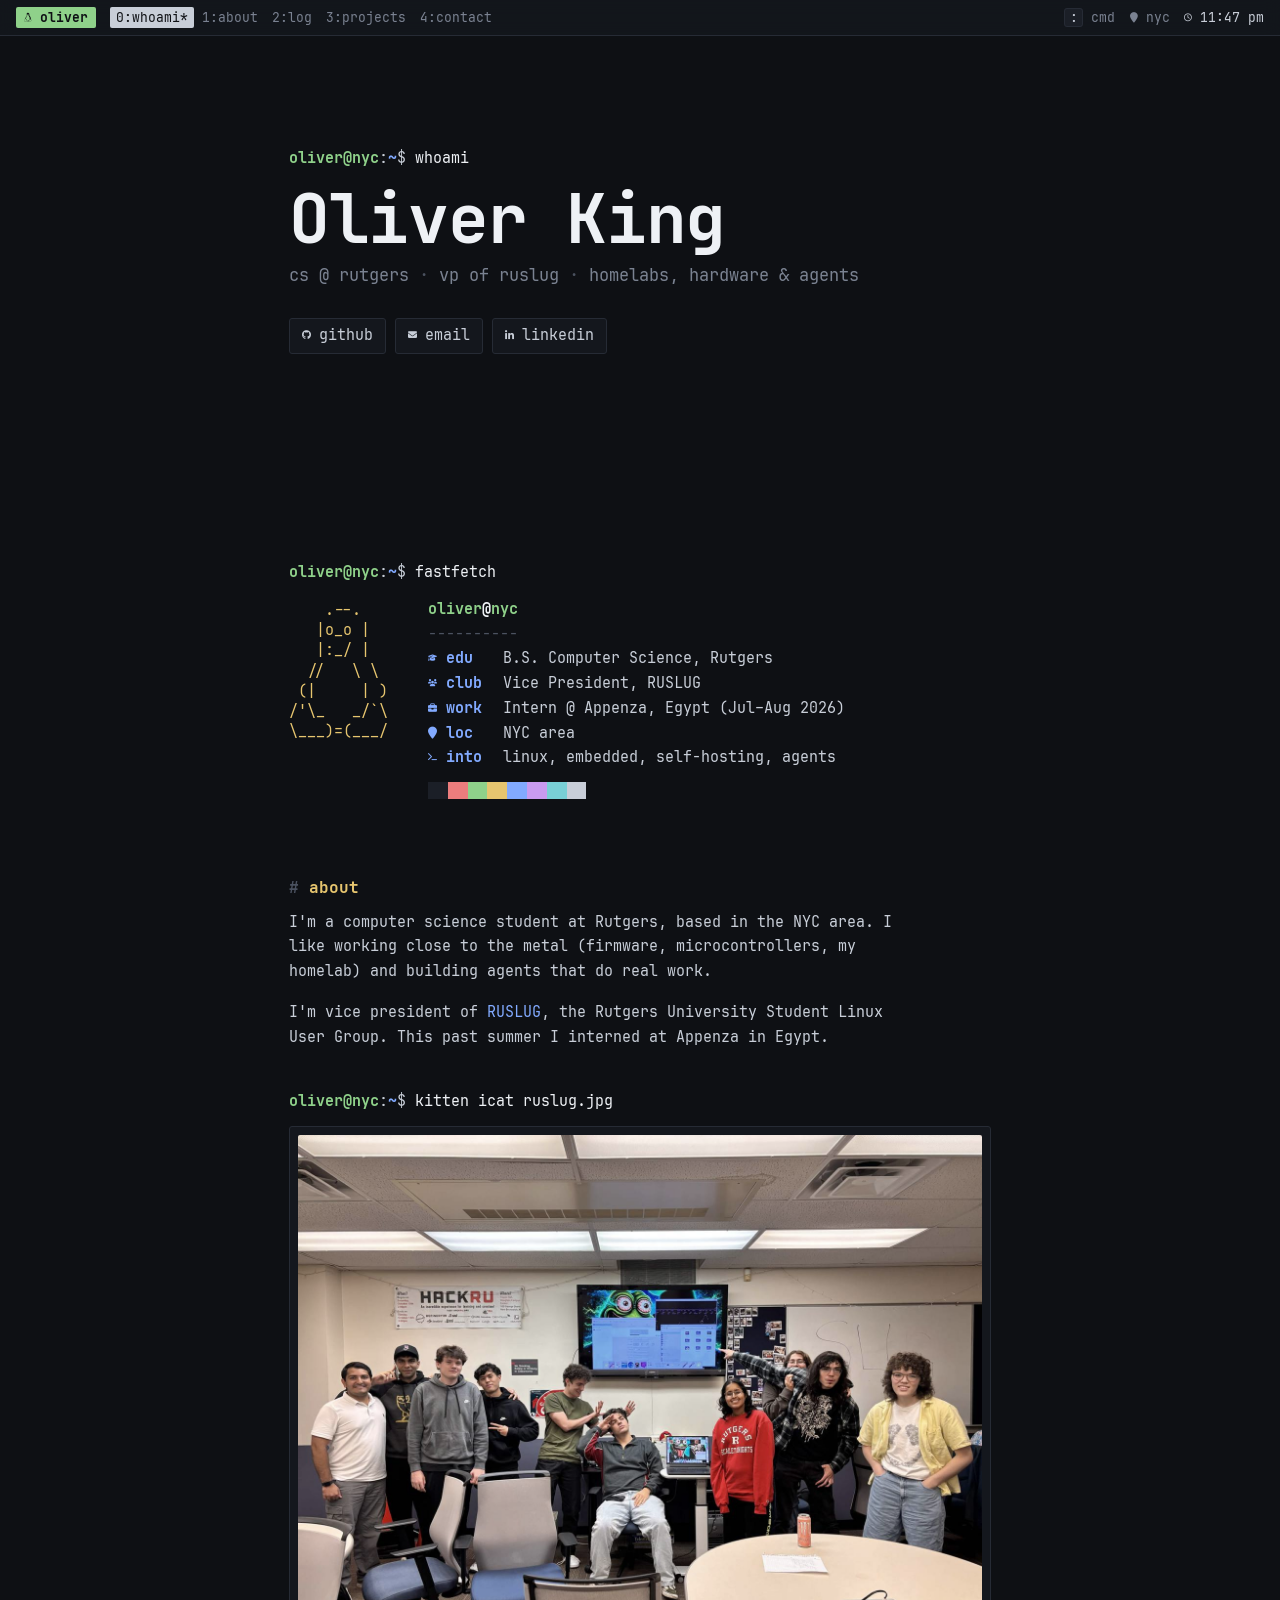
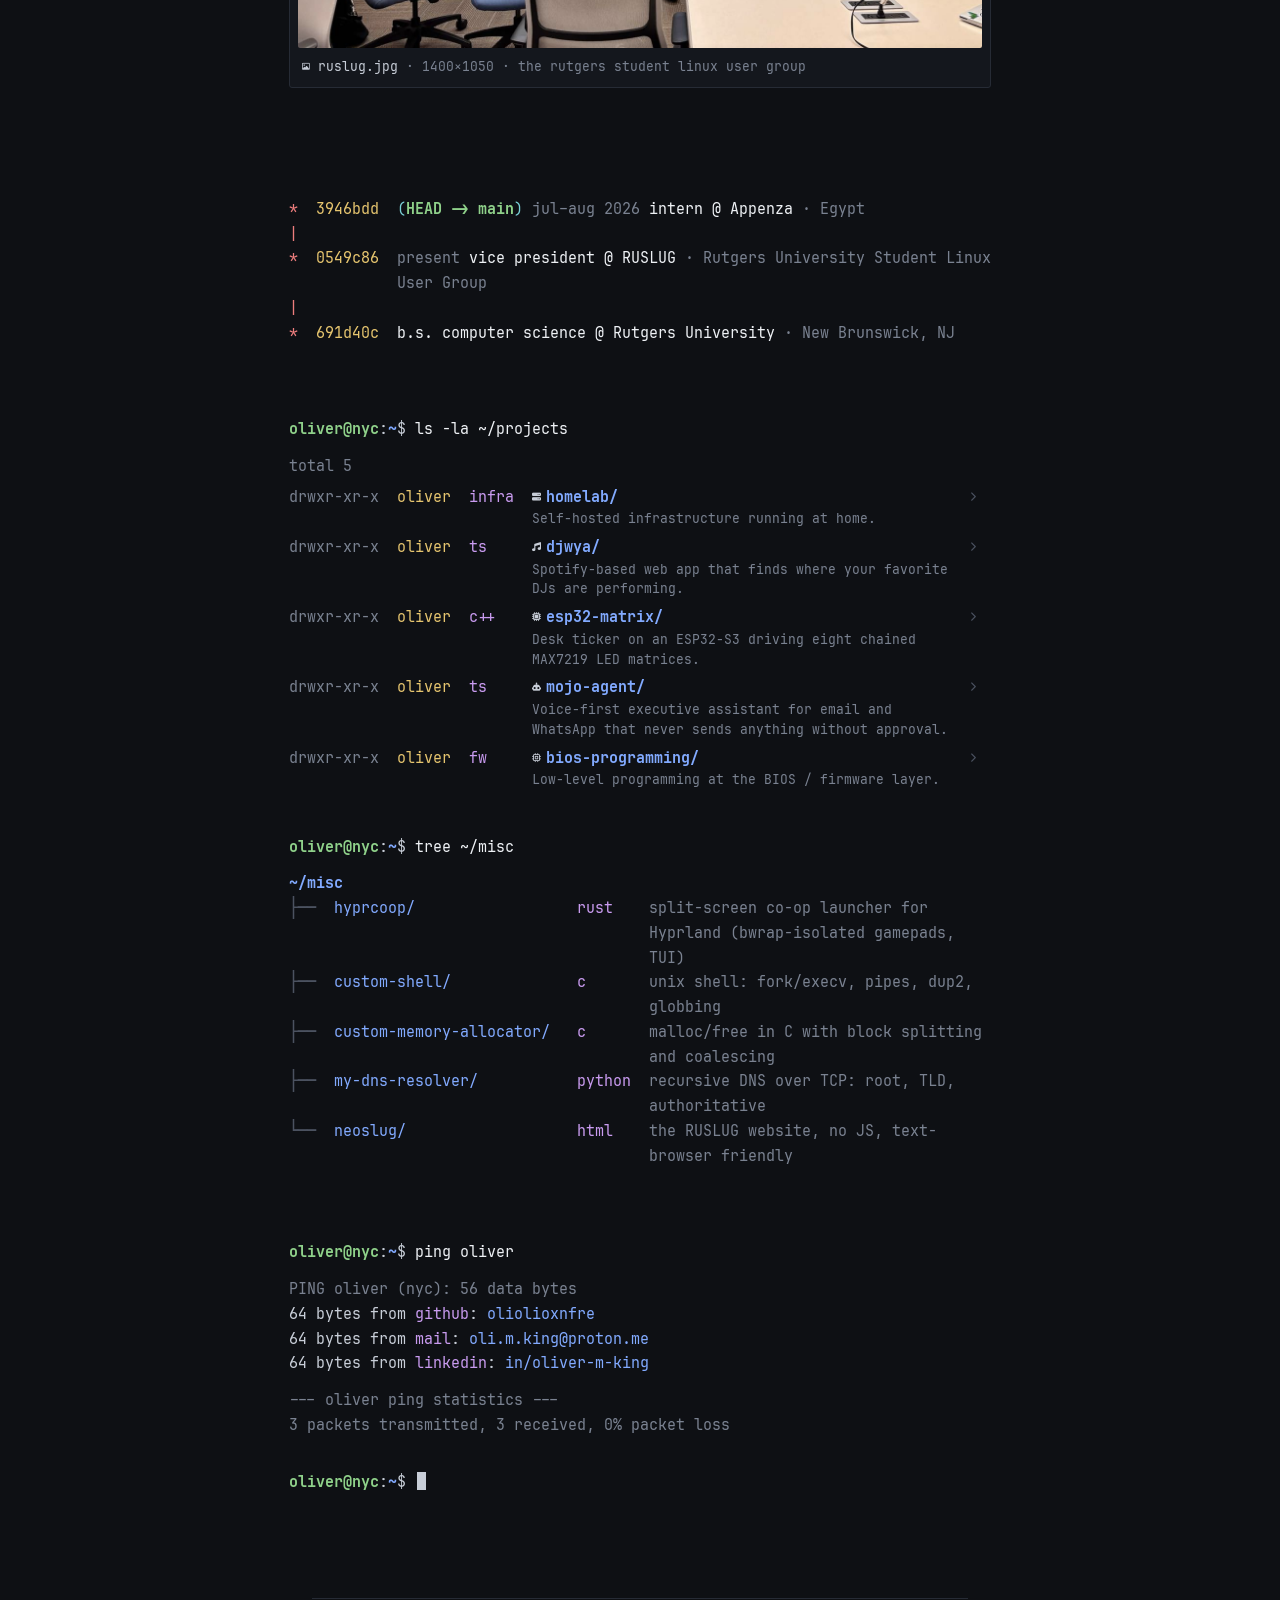
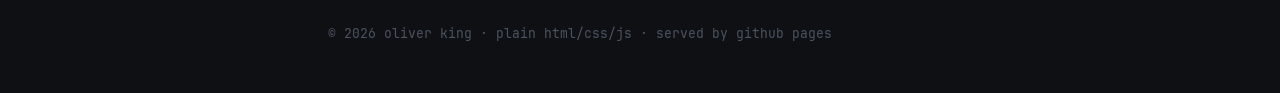
==== index.html @ 8a40b030 "first commit" ====
<!doctype html>
<html lang="en">
<head>
  <meta charset="utf-8">
  <meta name="viewport" content="width=device-width, initial-scale=1">
  <title>Oliver King</title>
  <meta name="description" content="Oliver King: computer science at Rutgers, VP of RUSLUG, and builder of homelabs, embedded hardware, and AI agents. Based in the NYC area.">
  <meta name="theme-color" content="#0e1014">
  <meta property="og:title" content="Oliver King">
  <meta property="og:description" content="CS @ Rutgers · VP of RUSLUG · homelabs, embedded hardware, and agents.">
  <meta property="og:type" content="website">
  <meta property="og:image" content="assets/img/ruslug.jpg">
  <link rel="icon" href="favicon.svg" type="image/svg+xml">
  <link rel="preload" href="assets/fonts/JetBrainsMonoNF-Regular.woff2" as="font" type="font/woff2" crossorigin>
  <link rel="stylesheet" href="css/style.css">
  <script>(function (d) { d.classList.add("js"); try { if (!matchMedia("(prefers-reduced-motion: reduce)").matches && sessionStorage.getItem("typed") !== "1") d.classList.add("will-type"); } catch (e) {} })(document.documentElement)</script>
  <script type="module" src="js/main.js"></script>
</head>
<body>
  <a class="skip" href="#main">skip to content</a>

  <header class="bar" role="banner">
    <div class="bar-left">
      <span class="seg seg-session" aria-hidden="true"><span class="nf" aria-hidden="true">&#xf31a;</span><span class="label"> oliver</span></span>
      <nav class="windows" aria-label="Sections">
        <a href="#top" data-win="top"><span class="n">0:</span>whoami</a>
        <a href="#about" data-win="about"><span class="n">1:</span>about</a>
        <a href="#log" data-win="log"><span class="n">2:</span>log</a>
        <a href="#projects" data-win="projects"><span class="n">3:</span>projects</a>
        <a href="#contact" data-win="contact"><span class="n">4:</span>contact</a>
      </nav>
    </div>
    <div class="bar-right">
      <span class="hint" aria-hidden="true"><kbd>:</kbd> cmd</span>
      <span class="seg seg-loc"><span class="nf" aria-hidden="true">&#xf041;</span> nyc</span>
      <span class="seg seg-clock"><span class="nf" aria-hidden="true">&#xf017;</span> <time id="clock">--:--</time></span>
    </div>
  </header>

  <main id="main">
    <!-- whoami -->
    <section id="top" class="block hero" aria-labelledby="name">
      <p class="prompt"><span class="ps1">oliver@nyc</span>:<span class="path">~</span>$ <span class="cmd" id="hero-cmd">whoami</span><span class="cursor hero-cursor" aria-hidden="true"></span></p>
      <div class="out hero-out">
        <h1 id="name">Oliver King</h1>
        <p class="tagline">cs @ rutgers <span class="sep">·</span> vp of ruslug <span class="sep">·</span> homelabs, hardware &amp; agents</p>
        <ul class="links" id="hero-links">
          <li><a href="https://github.com/oliolioxnfre"><span class="nf" aria-hidden="true">&#xf09b;</span> github</a></li>
          <li><a href="mailto:oli.m.king@proton.me"><span class="nf" aria-hidden="true">&#xf0e0;</span> email</a></li>
          <li><a href="https://www.linkedin.com/in/oliver-m-king"><span class="nf" aria-hidden="true">&#xf0e1;</span> linkedin</a></li>
        </ul>
      </div>
    </section>

    <!-- about -->
    <section id="about" class="block" aria-labelledby="about-h">
      <p class="prompt"><span class="ps1">oliver@nyc</span>:<span class="path">~</span>$ <span class="cmd">fastfetch</span></p>
      <div class="out fetch">
<pre class="tux" aria-hidden="true">    .--.
   |o_o |
   |:_/ |
  //   \ \
 (|     | )
/'\_   _/`\
\___)=(___/</pre>
        <dl class="fetch-info">
          <div class="fetch-title"><span class="g">oliver</span>@<span class="g">nyc</span></div>
          <div class="fetch-rule" aria-hidden="true">----------</div>
          <div><dt><span class="nf" aria-hidden="true">&#xf19d;</span> edu</dt><dd>B.S. Computer Science, Rutgers</dd></div>
          <div><dt><span class="nf" aria-hidden="true">&#xf0c0;</span> club</dt><dd>Vice President, RUSLUG</dd></div>
          <div><dt><span class="nf" aria-hidden="true">&#xf0b1;</span> work</dt><dd>Intern @ Appenza, Egypt (Jul–Aug 2026)</dd></div>
          <div><dt><span class="nf" aria-hidden="true">&#xf041;</span> loc</dt><dd>NYC area</dd></div>
          <div><dt><span class="nf" aria-hidden="true">&#xf120;</span> into</dt><dd>linux, embedded, self-hosting, agents</dd></div>
          <div class="swatches" aria-hidden="true"><i></i><i></i><i></i><i></i><i></i><i></i><i></i><i></i></div>
        </dl>
      </div>

      <p class="prompt"><span class="ps1">oliver@nyc</span>:<span class="path">~</span>$ <span class="cmd">cat about.md</span></p>
      <div class="out md">
        <h2 id="about-h">about</h2>
        <p>I'm a computer science student at Rutgers, based in the NYC area. I like working close to the metal (firmware, microcontrollers, my homelab) and building agents that do real work.</p>
        <p>I'm vice president of <a href="https://ruslug.org">RUSLUG</a>, the Rutgers University Student Linux User Group. This past summer I interned at Appenza in Egypt.</p>
      </div>

      <p class="prompt"><span class="ps1">oliver@nyc</span>:<span class="path">~</span>$ <span class="cmd">kitten icat ruslug.jpg</span></p>
      <figure class="out shot">
        <img src="assets/img/ruslug.jpg" width="1400" height="1050" loading="lazy" decoding="async"
             alt="RUSLUG members posing and goofing around in a Rutgers classroom in front of a wall-mounted screen showing a Linux desktop, with a HackRU banner on the wall.">
        <figcaption><span class="nf" aria-hidden="true">&#xf03e;</span> ruslug.jpg <span class="dim">· 1400×1050 · the rutgers student linux user group</span></figcaption>
      </figure>
    </section>

    <!-- experience -->
    <section id="log" class="block" aria-labelledby="log-h">
      <p class="prompt"><span class="ps1">oliver@nyc</span>:<span class="path">~</span>$ <span class="cmd">git log --oneline --graph career</span></p>
      <h2 id="log-h" class="sr-only">Experience</h2>
      <ol class="out gitlog" id="gitlog"></ol>
    </section>

    <!-- projects -->
    <section id="projects" class="block" aria-labelledby="projects-h">
      <p class="prompt"><span class="ps1">oliver@nyc</span>:<span class="path">~</span>$ <span class="cmd">ls -la ~/projects</span></p>
      <h2 id="projects-h" class="sr-only">Projects</h2>
      <div class="out">
        <p class="dim ls-total">total <span id="proj-count">5</span></p>
        <ul class="ls" id="projects-list"></ul>
        <noscript><p>Projects are listed on <a href="https://github.com/oliolioxnfre">GitHub</a>.</p></noscript>
      </div>

      <p class="prompt"><span class="ps1">oliver@nyc</span>:<span class="path">~</span>$ <span class="cmd">tree ~/misc</span></p>
      <div class="out">
        <p class="tree-root">~/misc</p>
        <ul class="tree" id="misc-list"></ul>
      </div>
    </section>

    <!-- contact -->
    <section id="contact" class="block" aria-labelledby="contact-h">
      <p class="prompt"><span class="ps1">oliver@nyc</span>:<span class="path">~</span>$ <span class="cmd">ping oliver</span></p>
      <h2 id="contact-h" class="sr-only">Contact</h2>
      <div class="out ping">
        <p class="dim">PING oliver (nyc): 56 data bytes</p>
        <ul id="ping-list">
          <li>64 bytes from <span class="k">github</span>: <a href="https://github.com/oliolioxnfre">oliolioxnfre</a></li>
          <li>64 bytes from <span class="k">mail</span>: <a href="mailto:oli.m.king@proton.me">oli.m.king@proton.me</a></li>
          <li>64 bytes from <span class="k">linkedin</span>: <a href="https://www.linkedin.com/in/oliver-m-king">in/oliver-m-king</a></li>
        </ul>
        <p class="dim">--- oliver ping statistics ---<br>3 packets transmitted, 3 received, 0% packet loss</p>
      </div>

      <p class="prompt last"><span class="ps1">oliver@nyc</span>:<span class="path">~</span>$ <span class="cursor" aria-hidden="true"></span></p>
    </section>
  </main>

  <footer class="foot">
    <p>© <span id="year">2026</span> oliver king <span class="sep">·</span> plain html/css/js <span class="sep">·</span> served by github pages</p>
  </footer>

  <form class="cmdline" id="cmdline" hidden autocomplete="off">
    <label for="cmd-input" class="sr-only">Command</label>
    <span aria-hidden="true">:</span><input id="cmd-input" spellcheck="false" autocapitalize="off">
    <output id="cmd-msg" aria-live="polite"></output>
  </form>
</body>
</html>
---- css/style.css ----
@font-face {
  font-family: "JBM NF";
  src: url("../assets/fonts/JetBrainsMonoNF-Regular.woff2") format("woff2");
  font-weight: 400;
  font-display: swap;
}
@font-face {
  font-family: "JBM NF";
  src: url("../assets/fonts/JetBrainsMonoNF-Bold.woff2") format("woff2");
  font-weight: 700;
  font-display: swap;
}

:root {
  --bg: #0e1014;
  --bg-2: #14171d;
  --bg-3: #1b1f27;
  --line: #262b35;
  --fg: #c8ced8;
  --fg-hi: #eef1f5;
  --muted: #7a8291;
  --dim: #4b5260;
  --green: #8fd18a;
  --amber: #e6c56f;
  --blue: #82aaff;
  --magenta: #c99bf0;
  --red: #ec7d7d;
  --cyan: #79d0d6;

  --mono: "JBM NF", ui-monospace, "SF Mono", Menlo, Consolas, monospace;
  --col: 78ch;
  --gutter: 16px;
  --ease: cubic-bezier(.2, .7, .2, 1);
  color-scheme: dark;
}

*, *::before, *::after { box-sizing: border-box; }
html { scroll-behavior: smooth; scroll-padding-top: 3.25rem; -webkit-text-size-adjust: 100%; }
body {
  margin: 0;
  background: var(--bg);
  color: var(--fg);
  font: 15px/1.65 var(--mono);
  font-variant-ligatures: contextual;
  -webkit-font-smoothing: antialiased;
}
::selection { background: var(--green); color: var(--bg); }

a { color: var(--blue); text-decoration: none; background-image: linear-gradient(currentColor, currentColor);
    background-size: 0 1px; background-position: 0 100%; background-repeat: no-repeat;
    transition: background-size .25s var(--ease), color .15s; }
a:hover { background-size: 100% 1px; color: var(--fg-hi); }
:focus-visible { outline: 1px dashed var(--amber); outline-offset: 3px; }

.nf { font-family: var(--mono); display: inline-block; min-width: 1ch; }
.dim { color: var(--muted); }
.sep { color: var(--dim); }
.g { color: var(--green); }
.k { color: var(--magenta); }
.sr-only { position: absolute; width: 1px; height: 1px; overflow: hidden; clip-path: inset(50%); white-space: nowrap; }
.skip { position: absolute; left: -999px; top: 0; background: var(--amber); color: var(--bg); padding: .25rem .5rem; z-index: 10; }
.skip:focus { left: var(--gutter); }
kbd { font: inherit; color: var(--fg); background: var(--bg-3); border: 1px solid var(--line); border-radius: 3px; padding: 0 .35em; }

/* ── status bar (tmux) ─────────────────────────────────────────── */
.bar {
  position: sticky; top: 0; z-index: 5;
  display: flex; justify-content: space-between; align-items: center; gap: 1rem;
  height: 2.25rem; padding: 0 var(--gutter);
  background: color-mix(in srgb, var(--bg-2) 88%, transparent);
  backdrop-filter: blur(8px);
  border-bottom: 1px solid var(--line);
  font-size: 13px; white-space: nowrap;
}
.bar-left, .bar-right { display: flex; align-items: center; gap: .9rem; min-width: 0; }
.seg-session { background: var(--green); color: var(--bg); font-weight: 700; padding: 0 .6em; border-radius: 2px; }
.windows { display: flex; gap: .15rem; overflow-x: auto; scrollbar-width: none; }
.windows::-webkit-scrollbar { display: none; }
.windows a { color: var(--muted); padding: 0 .45em; background: none; border-radius: 2px; transition: color .2s, background-color .2s; }
.windows a:hover { color: var(--fg-hi); }
.windows a[aria-current="true"] { color: var(--bg); background: var(--fg); }
.windows a[aria-current="true"]::after { content: "*"; }
.hint, .seg-loc, .seg-clock { color: var(--muted); }
.seg-clock { color: var(--fg); }

/* ── layout ────────────────────────────────────────────────────── */
main { max-width: calc(var(--col) + 2 * var(--gutter)); margin: 0 auto; padding: 3.5rem var(--gutter) 2rem; }
.block { margin-bottom: 4.5rem; }
.block > * + .prompt { margin-top: 2.5rem; }

.prompt { margin: 0 0 .75rem; color: var(--fg); overflow-wrap: anywhere; }
.ps1 { color: var(--green); font-weight: 700; }
.path { color: var(--blue); font-weight: 700; }
.cmd { color: var(--fg-hi); }
.out { margin: 0; padding-left: 0; }

.cursor {
  display: inline-block; width: .6em; height: 1.15em; margin-left: .15em;
  vertical-align: -.2em; background: var(--fg);
  animation: blink 1.1s steps(1) infinite;
}
@keyframes blink { 50% { opacity: 0; } }

/* ── hero ──────────────────────────────────────────────────────── */
.hero { padding-top: 6vh; min-height: 44vh; }
.hero-cursor { display: none; }
.typing .hero-cursor { display: inline-block; animation: none; }
h1 {
  margin: .25rem 0 .5rem; color: var(--fg-hi);
  font-size: clamp(2.4rem, 9vw, 4.25rem); line-height: 1.05; letter-spacing: -.02em; font-weight: 700;
}
.tagline { margin: 0 0 1.75rem; color: var(--muted); font-size: 1.05rem; }
.links { list-style: none; display: flex; flex-wrap: wrap; gap: .6rem; margin: 0; padding: 0; }
.links a {
  display: inline-flex; align-items: center; gap: .5em;
  padding: .3em .8em; border: 1px solid var(--line); border-radius: 3px;
  color: var(--fg); background: var(--bg-2);
  transition: border-color .2s, color .2s, background-color .2s, transform .2s var(--ease);
}
.links a:hover { border-color: var(--green); color: var(--green); transform: translateY(-1px); }

/* ── fastfetch ─────────────────────────────────────────────────── */
.fetch { display: flex; gap: 2.5rem; align-items: flex-start; flex-wrap: wrap; }
.tux { margin: .2rem 0 0; color: var(--amber); font: inherit; line-height: 1.35; }
.fetch-info { margin: 0; min-width: 0; flex: 1 1 22rem; }
.fetch-info > div { display: flex; gap: .75rem; }
.fetch-info > .fetch-title, .fetch-info > .fetch-rule { display: block; }
.fetch-title { font-weight: 700; color: var(--fg-hi); }
.fetch-rule { color: var(--dim); }
.fetch-info dt { color: var(--blue); font-weight: 700; flex: 0 0 7ch; }
.fetch-info dd { margin: 0; }
.swatches { margin-top: .75rem; gap: 0 !important; }
.swatches i { width: 2.2ch; height: 1.1em; }
.swatches i:nth-child(1) { background: var(--bg-3); }
.swatches i:nth-child(2) { background: var(--red); }
.swatches i:nth-child(3) { background: var(--green); }
.swatches i:nth-child(4) { background: var(--amber); }
.swatches i:nth-child(5) { background: var(--blue); }
.swatches i:nth-child(6) { background: var(--magenta); }
.swatches i:nth-child(7) { background: var(--cyan); }
.swatches i:nth-child(8) { background: var(--fg); }

/* ── markdown-ish output ───────────────────────────────────────── */
.md h2 { margin: 0 0 .5rem; font-size: 1rem; color: var(--amber); }
.md h2::before { content: "# "; color: var(--dim); }
.md p { margin: 0 0 1rem; max-width: 70ch; }

.shot { margin: 0; border: 1px solid var(--line); background: var(--bg-2); padding: .5rem; border-radius: 3px; }
.shot img { display: block; width: 100%; height: auto; border-radius: 2px; filter: saturate(.85); transition: filter .4s; }
.shot:hover img { filter: none; }
.shot figcaption { padding: .5rem .25rem .1rem; font-size: 13px; color: var(--fg); }

/* ── git log ───────────────────────────────────────────────────── */
.gitlog { list-style: none; }
.gitlog li { display: grid; grid-template-columns: 2ch 8ch 1fr; column-gap: 1ch; }
.gitlog .graph { color: var(--red); }
.gitlog .hash { color: var(--amber); }
.gitlog .ref { color: var(--cyan); }
.gitlog .ref b { color: var(--green); }
.gitlog .when { color: var(--muted); }
.gitlog .what { color: var(--fg-hi); }
.gitlog .note { color: var(--muted); }
.gitlog .pipe { color: var(--red); }

/* ── ls -la projects ───────────────────────────────────────────── */
.ls-total { margin: 0 0 .25rem; }
.ls { list-style: none; margin: 0; padding: 0; }
.ls-row {
  all: unset; box-sizing: border-box; cursor: pointer; width: 100%;
  display: grid; grid-template-columns: 11ch 7ch 6ch 1fr 2ch; column-gap: 1ch; align-items: baseline;
  padding: .1rem .4rem; margin: 0 -.4rem; border-radius: 2px;
  transition: background-color .15s, color .15s;
}
.ls-row:hover, .ls-row:focus-visible { background: var(--bg-3); }
.ls-row:focus-visible { outline: 1px dashed var(--amber); outline-offset: 0; }
.ls-row .perm { color: var(--muted); }
.ls-row .own { color: var(--amber); }
.ls-row .lang { color: var(--magenta); }
.ls-row .name { color: var(--blue); font-weight: 700; white-space: nowrap; overflow: hidden; text-overflow: ellipsis; }
.ls-row .name .nf { margin-right: .6ch; color: var(--fg); font-weight: 400; }
.ls-row .chev { color: var(--dim); text-align: right; transition: transform .25s var(--ease), color .2s; }
.ls-row[aria-expanded="true"] { background: var(--bg-3); }
.ls-row[aria-expanded="true"] .chev { transform: rotate(90deg); color: var(--green); }
.ls-row .sum { grid-column: 4 / 5; color: var(--muted); font-size: 13px; line-height: 1.5; padding-bottom: .2rem; }

.readme { display: grid; grid-template-rows: 0fr; transition: grid-template-rows .35s var(--ease); }
.readme > div { overflow: hidden; }
.readme.open { grid-template-rows: 1fr; }
.readme-inner {
  margin: .4rem 0 1rem 2ch; padding: .9rem 1rem; border-left: 2px solid var(--green); background: var(--bg-2);
  opacity: 0; transform: translateY(-4px); transition: opacity .3s .05s, transform .35s var(--ease);
}
.readme.open .readme-inner { opacity: 1; transform: none; }
.readme-inner .rcmd { margin: 0 0 .5rem; color: var(--muted); font-size: 13px; }
.readme-inner h3 { margin: 0 0 .4rem; font-size: 1rem; color: var(--amber); }
.readme-inner h3::before { content: "# "; color: var(--dim); }
.readme-inner p { margin: 0 0 .6rem; }
.readme-inner .wip { color: var(--muted); font-style: italic; }
.tags { display: flex; flex-wrap: wrap; gap: .35rem .5rem; margin: .5rem 0 .25rem; padding: 0; list-style: none; font-size: 13px; }
.tags li { color: var(--cyan); }
.tags li::before { content: "["; color: var(--dim); }
.tags li::after { content: "]"; color: var(--dim); }
.repo { margin: .5rem 0 0; font-size: 13px; }
.repo .lock { color: var(--muted); }

/* ── tree ──────────────────────────────────────────────────────── */
.tree-root { margin: 0; color: var(--blue); font-weight: 700; }
.tree { list-style: none; margin: 0; padding: 0; }
.tree li { display: grid; grid-template-columns: 4ch minmax(0, 26ch) 7ch 1fr; column-gap: 1ch; }
.tree .branch { color: var(--dim); }
.tree .tl { color: var(--magenta); }
.tree .td { color: var(--muted); }

/* ── ping ──────────────────────────────────────────────────────── */
.ping p { margin: 0; }
.ping ul { list-style: none; margin: 0; padding: 0; }
.ping li { overflow-wrap: anywhere; }
.ping .dim:last-child { margin-top: .75rem; }
.prompt.last { margin-top: 2rem; }

.foot { max-width: calc(var(--col) + 2 * var(--gutter)); margin: 0 auto; padding: 1.5rem var(--gutter) 3rem;
        color: var(--dim); font-size: 13px; border-top: 1px solid var(--line); }
.foot p { margin: 0; }

/* ── vim-style command line ────────────────────────────────────── */
.cmdline {
  position: fixed; left: 0; right: 0; bottom: 0; z-index: 6;
  display: flex; align-items: center; gap: .1rem;
  padding: .45rem var(--gutter); background: var(--bg-2); border-top: 1px solid var(--line);
  animation: rise .18s var(--ease);
}
.cmdline[hidden] { display: none; }
.cmdline input { flex: 1; min-width: 0; font: inherit; color: var(--fg-hi); background: none; border: 0; outline: 0; caret-color: var(--green); }
.cmdline output { color: var(--muted); font-size: 13px; white-space: nowrap; overflow: hidden; text-overflow: ellipsis; max-width: 60%; }
.cmdline output.err { color: var(--red); }
@keyframes rise { from { transform: translateY(100%); } }

/* ── reveal on scroll (only when JS is running) ────────────────── */
.js .reveal { opacity: 0; transform: translateY(8px); transition: opacity .6s var(--ease), transform .6s var(--ease); }
.js .reveal.in { opacity: 1; transform: none; }
.js .hero-out { transition: opacity .5s var(--ease), transform .5s var(--ease); }
.will-type .hero-out { opacity: 0; transform: translateY(6px); }
.will-type #hero-cmd { visibility: hidden; }
.will-type .typing #hero-cmd { visibility: visible; }

/* ── small screens ─────────────────────────────────────────────── */
@media (max-width: 720px) {
  body { font-size: 14px; }
  .hint, .seg-loc, .seg-clock, .seg-session .label, .windows .n { display: none; }
  .bar { gap: .6rem; }
  .bar-left { gap: .6rem; }
  .seg-session { padding: 0 .4em; }
  main { padding-top: 2rem; }
  .ls-row { grid-template-columns: 1fr 2ch; }
  .ls-row .perm, .ls-row .own, .ls-row .lang { display: none; }
  .ls-row .sum { grid-column: 1 / 2; }
  .readme-inner { margin-left: 0; }
  .tree li { grid-template-columns: 4ch 1fr; }
  .tree .tl { display: none; }
  .tree .td { grid-column: 2; margin-bottom: .35rem; }
  .gitlog li { grid-template-columns: 2ch 1fr; }
  .gitlog .hash { display: none; }
  .fetch { gap: 1rem; }
  .tux { display: none; }
}

@media (prefers-reduced-motion: reduce) {
  html { scroll-behavior: auto; }
  *, *::before, *::after { animation: none !important; transition: none !important; }
  .js .reveal { opacity: 1; transform: none; }
}
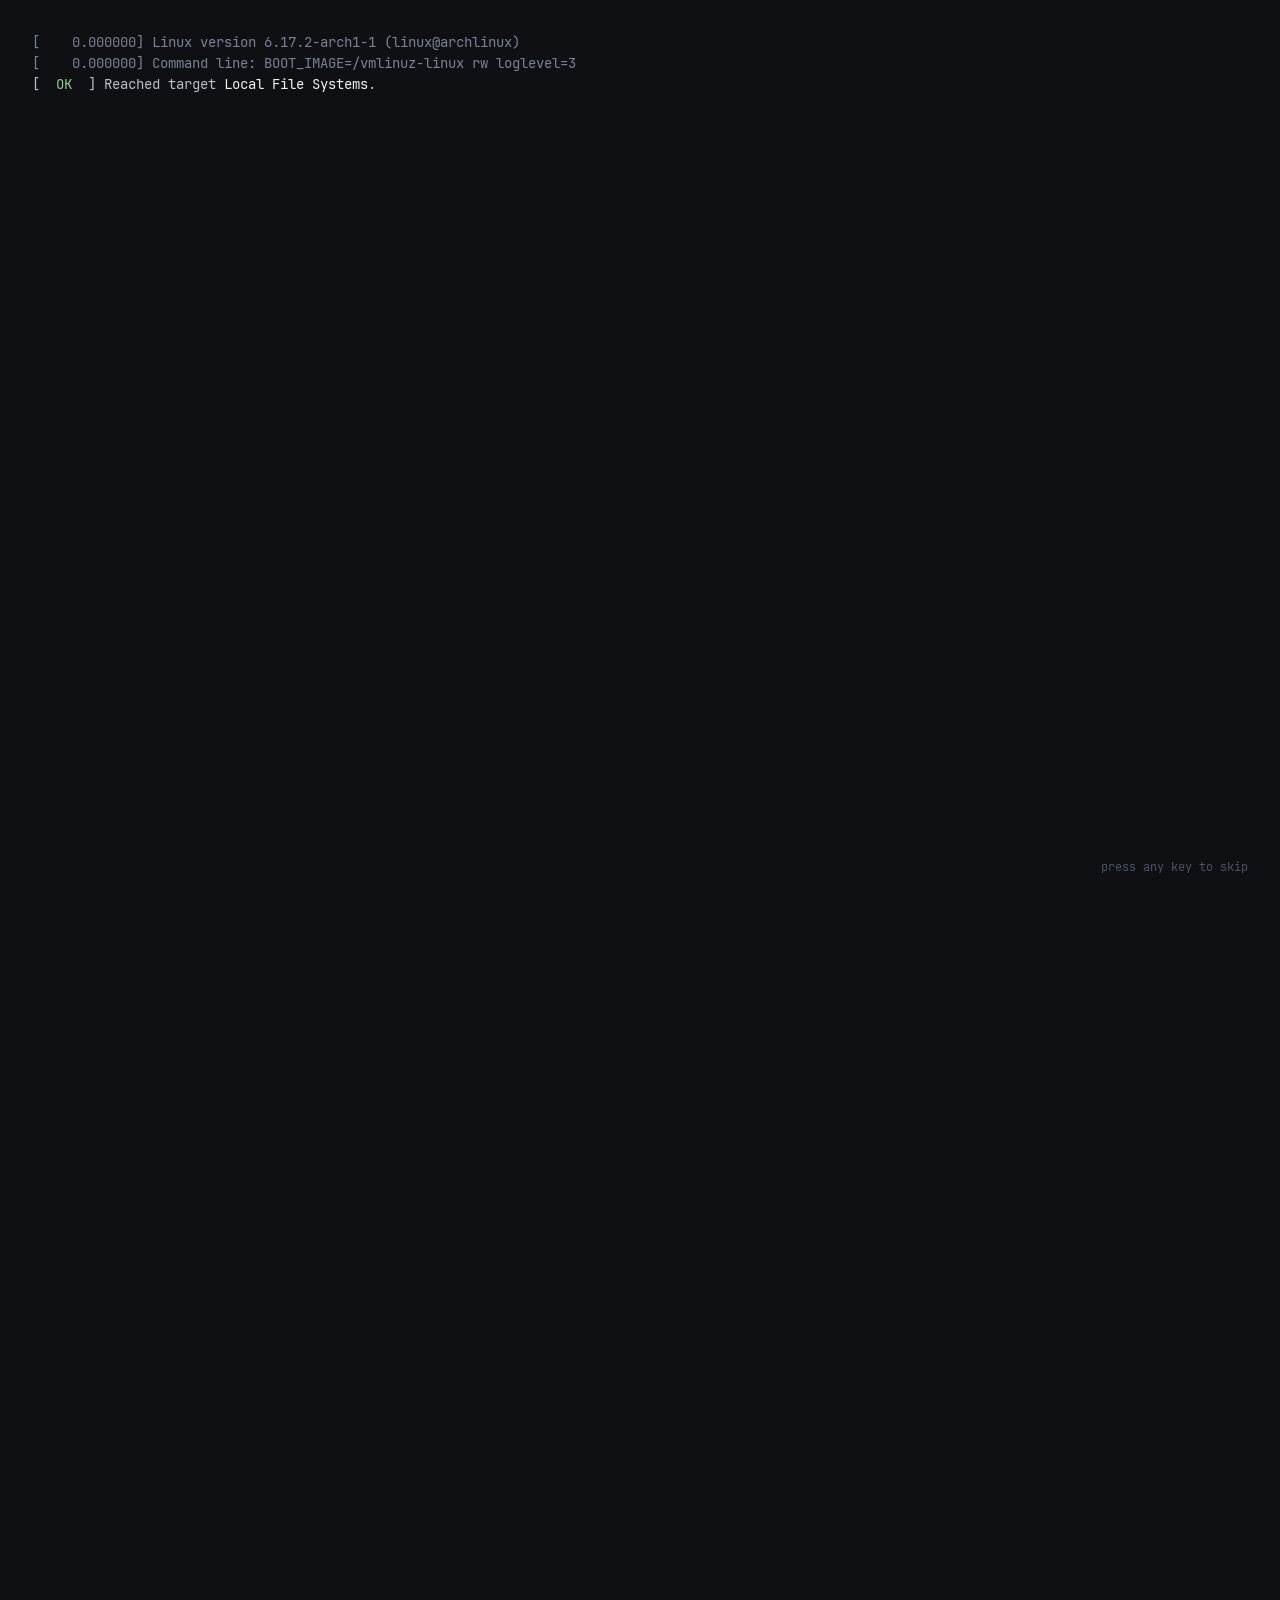
==== commit 42e0811a: "Added New Images and I added a grub boot menu" ====
--- a/index.html
+++ b/index.html
@@ -9,23 +9,30 @@
   <meta property="og:title" content="Oliver King">
   <meta property="og:description" content="CS @ Rutgers · VP of RUSLUG · homelabs, embedded hardware, and agents.">
   <meta property="og:type" content="website">
-  <meta property="og:image" content="assets/img/ruslug.jpg">
+  <meta property="og:image" content="https://oliolioxnfre.github.io/portfolio/assets/img/me.jpg">
   <link rel="icon" href="favicon.svg" type="image/svg+xml">
   <link rel="preload" href="assets/fonts/JetBrainsMonoNF-Regular.woff2" as="font" type="font/woff2" crossorigin>
   <link rel="stylesheet" href="css/style.css">
-  <script>(function (d) { d.classList.add("js"); try { if (!matchMedia("(prefers-reduced-motion: reduce)").matches && sessionStorage.getItem("typed") !== "1") d.classList.add("will-type"); } catch (e) {} })(document.documentElement)</script>
-  <script type="module" src="js/main.js"></script>
+  <!-- Decide before first paint whether to play the boot sequence:
+       first visit this session, no #deep-link, and motion allowed. -->
+  <script>(function (d) { d.classList.add("js"); try { if (!location.hash && !matchMedia("(prefers-reduced-motion: reduce)").matches && sessionStorage.getItem("booted") !== "1") d.classList.add("booting", "intro"); } catch (e) {} })(document.documentElement)</script>
+  <script type="module" src="js/home.js"></script>
 </head>
-<body>
+<body data-root="./">
+  <div id="boot" class="boot" aria-hidden="true">
+    <div class="boot-screen" id="boot-screen"></div>
+    <p class="boot-skip">press any key to skip</p>
+  </div>
+
   <a class="skip" href="#main">skip to content</a>
 
-  <header class="bar" role="banner">
+  <header class="bar">
     <div class="bar-left">
-      <span class="seg seg-session" aria-hidden="true"><span class="nf" aria-hidden="true">&#xf31a;</span><span class="label"> oliver</span></span>
+      <a class="seg seg-session" href="#top" aria-label="Oliver King, home"><span class="nf" aria-hidden="true">&#xf31a;</span><span class="label"> oliver</span></a>
       <nav class="windows" aria-label="Sections">
         <a href="#top" data-win="top"><span class="n">0:</span>whoami</a>
         <a href="#about" data-win="about"><span class="n">1:</span>about</a>
-        <a href="#log" data-win="log"><span class="n">2:</span>log</a>
+        <a href="#work" data-win="work"><span class="n">2:</span>work</a>
         <a href="#projects" data-win="projects"><span class="n">3:</span>projects</a>
         <a href="#contact" data-win="contact"><span class="n">4:</span>contact</a>
       </nav>
@@ -38,102 +45,78 @@
   </header>
 
   <main id="main">
-    <!-- whoami -->
-    <section id="top" class="block hero" aria-labelledby="name">
+    <!-- Hero -->
+    <section id="top" class="hero" aria-labelledby="name">
       <p class="prompt"><span class="ps1">oliver@nyc</span>:<span class="path">~</span>$ <span class="cmd" id="hero-cmd">whoami</span><span class="cursor hero-cursor" aria-hidden="true"></span></p>
-      <div class="out hero-out">
-        <h1 id="name">Oliver King</h1>
-        <p class="tagline">cs @ rutgers <span class="sep">·</span> vp of ruslug <span class="sep">·</span> homelabs, hardware &amp; agents</p>
-        <ul class="links" id="hero-links">
-          <li><a href="https://github.com/oliolioxnfre"><span class="nf" aria-hidden="true">&#xf09b;</span> github</a></li>
-          <li><a href="mailto:oli.m.king@proton.me"><span class="nf" aria-hidden="true">&#xf0e0;</span> email</a></li>
-          <li><a href="https://www.linkedin.com/in/oliver-m-king"><span class="nf" aria-hidden="true">&#xf0e1;</span> linkedin</a></li>
-        </ul>
+      <div class="hero-grid">
+        <div class="hero-text">
+          <h1 id="name" class="stagger" style="--i:0">Oliver King</h1>
+          <p class="tagline stagger" style="--i:1">CS @ Rutgers <span class="sep">·</span> VP of RUSLUG <span class="sep">·</span> homelabs, hardware &amp; agents</p>
+          <ul class="links stagger" style="--i:2" id="hero-links">
+            <li><a href="https://github.com/oliolioxnfre"><span class="nf" aria-hidden="true">&#xf09b;</span> github</a></li>
+            <li><a href="mailto:oli.m.king@proton.me"><span class="nf" aria-hidden="true">&#xf0e0;</span> email</a></li>
+            <li><a href="https://www.linkedin.com/in/oliver-m-king"><span class="nf" aria-hidden="true">&#xf0e1;</span> linkedin</a></li>
+          </ul>
+        </div>
+        <figure class="portrait stagger" style="--i:1">
+          <img src="assets/img/me.webp" width="832" height="900" alt="Portrait of Oliver King" fetchpriority="high">
+        </figure>
       </div>
     </section>
 
-    <!-- about -->
-    <section id="about" class="block" aria-labelledby="about-h">
-      <p class="prompt"><span class="ps1">oliver@nyc</span>:<span class="path">~</span>$ <span class="cmd">fastfetch</span></p>
-      <div class="out fetch">
-<pre class="tux" aria-hidden="true">    .--.
-   |o_o |
-   |:_/ |
-  //   \ \
- (|     | )
-/'\_   _/`\
-\___)=(___/</pre>
-        <dl class="fetch-info">
-          <div class="fetch-title"><span class="g">oliver</span>@<span class="g">nyc</span></div>
-          <div class="fetch-rule" aria-hidden="true">----------</div>
+    <!-- About -->
+    <section id="about" class="section" aria-labelledby="about-h">
+      <header class="sec-head"><span class="sec-num">01</span><h2 id="about-h">About</h2></header>
+      <div class="about-grid">
+        <div class="prose">
+          <p>I'm a computer science student at Rutgers, based in the NYC area. I like working close to the metal (firmware, microcontrollers, my homelab) and building agents that do real work.</p>
+          <p>I'm vice president of <a href="https://ruslug.org">RUSLUG</a>, the Rutgers University Student Linux User Group. This past summer I interned at Appenza in Egypt.</p>
+        </div>
+        <dl class="facts">
           <div><dt><span class="nf" aria-hidden="true">&#xf19d;</span> edu</dt><dd>B.S. Computer Science, Rutgers</dd></div>
           <div><dt><span class="nf" aria-hidden="true">&#xf0c0;</span> club</dt><dd>Vice President, RUSLUG</dd></div>
-          <div><dt><span class="nf" aria-hidden="true">&#xf0b1;</span> work</dt><dd>Intern @ Appenza, Egypt (Jul–Aug 2026)</dd></div>
+          <div><dt><span class="nf" aria-hidden="true">&#xf0b1;</span> work</dt><dd>Intern @ Appenza, Egypt</dd></div>
           <div><dt><span class="nf" aria-hidden="true">&#xf041;</span> loc</dt><dd>NYC area</dd></div>
           <div><dt><span class="nf" aria-hidden="true">&#xf120;</span> into</dt><dd>linux, embedded, self-hosting, agents</dd></div>
-          <div class="swatches" aria-hidden="true"><i></i><i></i><i></i><i></i><i></i><i></i><i></i><i></i></div>
         </dl>
       </div>
-
-      <p class="prompt"><span class="ps1">oliver@nyc</span>:<span class="path">~</span>$ <span class="cmd">cat about.md</span></p>
-      <div class="out md">
-        <h2 id="about-h">about</h2>
-        <p>I'm a computer science student at Rutgers, based in the NYC area. I like working close to the metal (firmware, microcontrollers, my homelab) and building agents that do real work.</p>
-        <p>I'm vice president of <a href="https://ruslug.org">RUSLUG</a>, the Rutgers University Student Linux User Group. This past summer I interned at Appenza in Egypt.</p>
-      </div>
-
-      <p class="prompt"><span class="ps1">oliver@nyc</span>:<span class="path">~</span>$ <span class="cmd">kitten icat ruslug.jpg</span></p>
-      <figure class="out shot">
+      <figure class="photo">
         <img src="assets/img/ruslug.jpg" width="1400" height="1050" loading="lazy" decoding="async"
              alt="RUSLUG members posing and goofing around in a Rutgers classroom in front of a wall-mounted screen showing a Linux desktop, with a HackRU banner on the wall.">
-        <figcaption><span class="nf" aria-hidden="true">&#xf03e;</span> ruslug.jpg <span class="dim">· 1400×1050 · the rutgers student linux user group</span></figcaption>
+        <figcaption>RUSLUG, the Rutgers University Student Linux User Group</figcaption>
       </figure>
     </section>
 
-    <!-- experience -->
-    <section id="log" class="block" aria-labelledby="log-h">
-      <p class="prompt"><span class="ps1">oliver@nyc</span>:<span class="path">~</span>$ <span class="cmd">git log --oneline --graph career</span></p>
-      <h2 id="log-h" class="sr-only">Experience</h2>
-      <ol class="out gitlog" id="gitlog"></ol>
+    <!-- Experience -->
+    <section id="work" class="section" aria-labelledby="work-h">
+      <header class="sec-head"><span class="sec-num">02</span><h2 id="work-h">Experience</h2></header>
+      <ol class="timeline" id="timeline"></ol>
     </section>
 
-    <!-- projects -->
-    <section id="projects" class="block" aria-labelledby="projects-h">
-      <p class="prompt"><span class="ps1">oliver@nyc</span>:<span class="path">~</span>$ <span class="cmd">ls -la ~/projects</span></p>
-      <h2 id="projects-h" class="sr-only">Projects</h2>
-      <div class="out">
-        <p class="dim ls-total">total <span id="proj-count">5</span></p>
-        <ul class="ls" id="projects-list"></ul>
-        <noscript><p>Projects are listed on <a href="https://github.com/oliolioxnfre">GitHub</a>.</p></noscript>
-      </div>
+    <!-- Projects -->
+    <section id="projects" class="section" aria-labelledby="projects-h">
+      <header class="sec-head"><span class="sec-num">03</span><h2 id="projects-h">Projects</h2></header>
+      <ul class="grid" id="project-grid"></ul>
+      <noscript><p>Projects are listed on <a href="https://github.com/oliolioxnfre">GitHub</a>.</p></noscript>
 
-      <p class="prompt"><span class="ps1">oliver@nyc</span>:<span class="path">~</span>$ <span class="cmd">tree ~/misc</span></p>
-      <div class="out">
-        <p class="tree-root">~/misc</p>
-        <ul class="tree" id="misc-list"></ul>
-      </div>
+      <h3 class="sub-head" id="misc">Other repos</h3>
+      <ul class="repos" id="misc-list"></ul>
     </section>
 
-    <!-- contact -->
-    <section id="contact" class="block" aria-labelledby="contact-h">
-      <p class="prompt"><span class="ps1">oliver@nyc</span>:<span class="path">~</span>$ <span class="cmd">ping oliver</span></p>
-      <h2 id="contact-h" class="sr-only">Contact</h2>
-      <div class="out ping">
-        <p class="dim">PING oliver (nyc): 56 data bytes</p>
-        <ul id="ping-list">
-          <li>64 bytes from <span class="k">github</span>: <a href="https://github.com/oliolioxnfre">oliolioxnfre</a></li>
-          <li>64 bytes from <span class="k">mail</span>: <a href="mailto:oli.m.king@proton.me">oli.m.king@proton.me</a></li>
-          <li>64 bytes from <span class="k">linkedin</span>: <a href="https://www.linkedin.com/in/oliver-m-king">in/oliver-m-king</a></li>
-        </ul>
-        <p class="dim">--- oliver ping statistics ---<br>3 packets transmitted, 3 received, 0% packet loss</p>
-      </div>
-
-      <p class="prompt last"><span class="ps1">oliver@nyc</span>:<span class="path">~</span>$ <span class="cursor" aria-hidden="true"></span></p>
+    <!-- Contact -->
+    <section id="contact" class="section" aria-labelledby="contact-h">
+      <header class="sec-head"><span class="sec-num">04</span><h2 id="contact-h">Contact</h2></header>
+      <ul class="contact" id="contact-list">
+        <li><a href="mailto:oli.m.king@proton.me"><span class="nf" aria-hidden="true">&#xf0e0;</span><span class="c-k">email</span><span class="c-v">oli.m.king@proton.me</span></a></li>
+        <li><a href="https://github.com/oliolioxnfre"><span class="nf" aria-hidden="true">&#xf09b;</span><span class="c-k">github</span><span class="c-v">oliolioxnfre</span></a></li>
+        <li><a href="https://www.linkedin.com/in/oliver-m-king"><span class="nf" aria-hidden="true">&#xf0e1;</span><span class="c-k">linkedin</span><span class="c-v">in/oliver-m-king</span></a></li>
+      </ul>
     </section>
   </main>
 
   <footer class="foot">
-    <p>© <span id="year">2026</span> oliver king <span class="sep">·</span> plain html/css/js <span class="sep">·</span> served by github pages</p>
+    <p>© <span id="year">2026</span> oliver king <span class="sep">·</span> plain html/css/js on github pages</p>
+    <button type="button" class="reboot" id="reboot"><span class="nf" aria-hidden="true">&#xf2f1;</span> reboot</button>
   </footer>
 
   <form class="cmdline" id="cmdline" hidden autocomplete="off">
--- a/css/style.css
+++ b/css/style.css
@@ -16,6 +16,7 @@
   --bg-2: #14171d;
   --bg-3: #1b1f27;
   --line: #262b35;
+  --line-hi: #343a47;
   --fg: #c8ced8;
   --fg-hi: #eef1f5;
   --muted: #7a8291;
@@ -28,14 +29,15 @@
   --cyan: #79d0d6;
 
   --mono: "JBM NF", ui-monospace, "SF Mono", Menlo, Consolas, monospace;
-  --col: 78ch;
+  --wide: 1040px;
+  --text: 68ch;
   --gutter: 16px;
   --ease: cubic-bezier(.2, .7, .2, 1);
   color-scheme: dark;
 }
 
 *, *::before, *::after { box-sizing: border-box; }
-html { scroll-behavior: smooth; scroll-padding-top: 3.25rem; -webkit-text-size-adjust: 100%; }
+html { scroll-behavior: smooth; scroll-padding-top: 3.5rem; -webkit-text-size-adjust: 100%; }
 body {
   margin: 0;
   background: var(--bg);
@@ -45,6 +47,7 @@
   -webkit-font-smoothing: antialiased;
 }
 ::selection { background: var(--green); color: var(--bg); }
+img { max-width: 100%; }
 
 a { color: var(--blue); text-decoration: none; background-image: linear-gradient(currentColor, currentColor);
     background-size: 0 1px; background-position: 0 100%; background-repeat: no-repeat;
@@ -55,8 +58,6 @@
 .nf { font-family: var(--mono); display: inline-block; min-width: 1ch; }
 .dim { color: var(--muted); }
 .sep { color: var(--dim); }
-.g { color: var(--green); }
-.k { color: var(--magenta); }
 .sr-only { position: absolute; width: 1px; height: 1px; overflow: hidden; clip-path: inset(50%); white-space: nowrap; }
 .skip { position: absolute; left: -999px; top: 0; background: var(--amber); color: var(--bg); padding: .25rem .5rem; z-index: 10; }
 .skip:focus { left: var(--gutter); }
@@ -64,36 +65,45 @@
 
 /* ── status bar (tmux) ─────────────────────────────────────────── */
 .bar {
-  position: sticky; top: 0; z-index: 5;
+  position: sticky; top: 0; z-index: 5; view-transition-name: bar;
   display: flex; justify-content: space-between; align-items: center; gap: 1rem;
   height: 2.25rem; padding: 0 var(--gutter);
   background: color-mix(in srgb, var(--bg-2) 88%, transparent);
   backdrop-filter: blur(8px);
   border-bottom: 1px solid var(--line);
   font-size: 13px; white-space: nowrap;
+  transition: transform .5s var(--ease), opacity .5s var(--ease);
 }
 .bar-left, .bar-right { display: flex; align-items: center; gap: .9rem; min-width: 0; }
 .seg-session { background: var(--green); color: var(--bg); font-weight: 700; padding: 0 .6em; border-radius: 2px; }
+.seg-session:hover { color: var(--bg); }
 .windows { display: flex; gap: .15rem; overflow-x: auto; scrollbar-width: none; }
 .windows::-webkit-scrollbar { display: none; }
 .windows a { color: var(--muted); padding: 0 .45em; background: none; border-radius: 2px; transition: color .2s, background-color .2s; }
 .windows a:hover { color: var(--fg-hi); }
 .windows a[aria-current="true"] { color: var(--bg); background: var(--fg); }
 .windows a[aria-current="true"]::after { content: "*"; }
-.hint, .seg-loc, .seg-clock { color: var(--muted); }
+.hint, .seg-loc { color: var(--muted); }
 .seg-clock { color: var(--fg); }
 
 /* ── layout ────────────────────────────────────────────────────── */
-main { max-width: calc(var(--col) + 2 * var(--gutter)); margin: 0 auto; padding: 3.5rem var(--gutter) 2rem; }
-.block { margin-bottom: 4.5rem; }
-.block > * + .prompt { margin-top: 2.5rem; }
-
-.prompt { margin: 0 0 .75rem; color: var(--fg); overflow-wrap: anywhere; }
+main { max-width: calc(var(--wide) + 2 * var(--gutter)); margin: 0 auto; padding: 0 var(--gutter) 2rem; }
+.section { padding-top: 5.5rem; }
+
+.sec-head { display: flex; align-items: baseline; gap: 1rem; margin-bottom: 2rem; }
+.sec-head::after { content: ""; flex: 1; height: 1px; background: var(--line); align-self: center; }
+.sec-num { color: var(--green); font-size: .9rem; }
+.sec-head h2 {
+  margin: 0; color: var(--fg-hi); font-weight: 700; letter-spacing: -.02em; line-height: 1.1;
+  font-size: clamp(1.9rem, 5.5vw, 2.75rem);
+}
+.sub-head { margin: 3.5rem 0 1rem; font-size: 1.15rem; color: var(--fg-hi); }
+.sub-head::before { content: "// "; color: var(--dim); font-weight: 400; }
+
+.prompt { margin: 0 0 1.25rem; color: var(--fg); overflow-wrap: anywhere; }
 .ps1 { color: var(--green); font-weight: 700; }
 .path { color: var(--blue); font-weight: 700; }
 .cmd { color: var(--fg-hi); }
-.out { margin: 0; padding-left: 0; }
-
 .cursor {
   display: inline-block; width: .6em; height: 1.15em; margin-left: .15em;
   vertical-align: -.2em; background: var(--fg);
@@ -102,125 +112,146 @@
 @keyframes blink { 50% { opacity: 0; } }
 
 /* ── hero ──────────────────────────────────────────────────────── */
-.hero { padding-top: 6vh; min-height: 44vh; }
+.hero { padding-top: clamp(3rem, 10vh, 6.5rem); padding-bottom: 1rem; }
 .hero-cursor { display: none; }
-.typing .hero-cursor { display: inline-block; animation: none; }
+.hero-grid { display: grid; grid-template-columns: minmax(0, 1fr) auto; gap: 3rem; align-items: center; }
 h1 {
-  margin: .25rem 0 .5rem; color: var(--fg-hi);
-  font-size: clamp(2.4rem, 9vw, 4.25rem); line-height: 1.05; letter-spacing: -.02em; font-weight: 700;
-}
-.tagline { margin: 0 0 1.75rem; color: var(--muted); font-size: 1.05rem; }
+  margin: 0 0 .75rem; color: var(--fg-hi);
+  font-size: clamp(2.6rem, 9vw, 5rem); line-height: 1.02; letter-spacing: -.035em; font-weight: 700;
+}
+.tagline { margin: 0 0 2rem; color: var(--muted); font-size: 1.05rem; }
 .links { list-style: none; display: flex; flex-wrap: wrap; gap: .6rem; margin: 0; padding: 0; }
 .links a {
   display: inline-flex; align-items: center; gap: .5em;
-  padding: .3em .8em; border: 1px solid var(--line); border-radius: 3px;
+  padding: .35em .85em; border: 1px solid var(--line); border-radius: 3px;
   color: var(--fg); background: var(--bg-2);
-  transition: border-color .2s, color .2s, background-color .2s, transform .2s var(--ease);
+  transition: border-color .2s, color .2s, transform .2s var(--ease);
 }
 .links a:hover { border-color: var(--green); color: var(--green); transform: translateY(-1px); }
 
-/* ── fastfetch ─────────────────────────────────────────────────── */
-.fetch { display: flex; gap: 2.5rem; align-items: flex-start; flex-wrap: wrap; }
-.tux { margin: .2rem 0 0; color: var(--amber); font: inherit; line-height: 1.35; }
-.fetch-info { margin: 0; min-width: 0; flex: 1 1 22rem; }
-.fetch-info > div { display: flex; gap: .75rem; }
-.fetch-info > .fetch-title, .fetch-info > .fetch-rule { display: block; }
-.fetch-title { font-weight: 700; color: var(--fg-hi); }
-.fetch-rule { color: var(--dim); }
-.fetch-info dt { color: var(--blue); font-weight: 700; flex: 0 0 7ch; }
-.fetch-info dd { margin: 0; }
-.swatches { margin-top: .75rem; gap: 0 !important; }
-.swatches i { width: 2.2ch; height: 1.1em; }
-.swatches i:nth-child(1) { background: var(--bg-3); }
-.swatches i:nth-child(2) { background: var(--red); }
-.swatches i:nth-child(3) { background: var(--green); }
-.swatches i:nth-child(4) { background: var(--amber); }
-.swatches i:nth-child(5) { background: var(--blue); }
-.swatches i:nth-child(6) { background: var(--magenta); }
-.swatches i:nth-child(7) { background: var(--cyan); }
-.swatches i:nth-child(8) { background: var(--fg); }
-
-/* ── markdown-ish output ───────────────────────────────────────── */
-.md h2 { margin: 0 0 .5rem; font-size: 1rem; color: var(--amber); }
-.md h2::before { content: "# "; color: var(--dim); }
-.md p { margin: 0 0 1rem; max-width: 70ch; }
-
-.shot { margin: 0; border: 1px solid var(--line); background: var(--bg-2); padding: .5rem; border-radius: 3px; }
-.shot img { display: block; width: 100%; height: auto; border-radius: 2px; filter: saturate(.85); transition: filter .4s; }
-.shot:hover img { filter: none; }
-.shot figcaption { padding: .5rem .25rem .1rem; font-size: 13px; color: var(--fg); }
-
-/* ── git log ───────────────────────────────────────────────────── */
-.gitlog { list-style: none; }
-.gitlog li { display: grid; grid-template-columns: 2ch 8ch 1fr; column-gap: 1ch; }
-.gitlog .graph { color: var(--red); }
-.gitlog .hash { color: var(--amber); }
-.gitlog .ref { color: var(--cyan); }
-.gitlog .ref b { color: var(--green); }
-.gitlog .when { color: var(--muted); }
-.gitlog .what { color: var(--fg-hi); }
-.gitlog .note { color: var(--muted); }
-.gitlog .pipe { color: var(--red); }
-
-/* ── ls -la projects ───────────────────────────────────────────── */
-.ls-total { margin: 0 0 .25rem; }
-.ls { list-style: none; margin: 0; padding: 0; }
-.ls-row {
-  all: unset; box-sizing: border-box; cursor: pointer; width: 100%;
-  display: grid; grid-template-columns: 11ch 7ch 6ch 1fr 2ch; column-gap: 1ch; align-items: baseline;
-  padding: .1rem .4rem; margin: 0 -.4rem; border-radius: 2px;
-  transition: background-color .15s, color .15s;
-}
-.ls-row:hover, .ls-row:focus-visible { background: var(--bg-3); }
-.ls-row:focus-visible { outline: 1px dashed var(--amber); outline-offset: 0; }
-.ls-row .perm { color: var(--muted); }
-.ls-row .own { color: var(--amber); }
-.ls-row .lang { color: var(--magenta); }
-.ls-row .name { color: var(--blue); font-weight: 700; white-space: nowrap; overflow: hidden; text-overflow: ellipsis; }
-.ls-row .name .nf { margin-right: .6ch; color: var(--fg); font-weight: 400; }
-.ls-row .chev { color: var(--dim); text-align: right; transition: transform .25s var(--ease), color .2s; }
-.ls-row[aria-expanded="true"] { background: var(--bg-3); }
-.ls-row[aria-expanded="true"] .chev { transform: rotate(90deg); color: var(--green); }
-.ls-row .sum { grid-column: 4 / 5; color: var(--muted); font-size: 13px; line-height: 1.5; padding-bottom: .2rem; }
-
-.readme { display: grid; grid-template-rows: 0fr; transition: grid-template-rows .35s var(--ease); }
-.readme > div { overflow: hidden; }
-.readme.open { grid-template-rows: 1fr; }
-.readme-inner {
-  margin: .4rem 0 1rem 2ch; padding: .9rem 1rem; border-left: 2px solid var(--green); background: var(--bg-2);
-  opacity: 0; transform: translateY(-4px); transition: opacity .3s .05s, transform .35s var(--ease);
-}
-.readme.open .readme-inner { opacity: 1; transform: none; }
-.readme-inner .rcmd { margin: 0 0 .5rem; color: var(--muted); font-size: 13px; }
-.readme-inner h3 { margin: 0 0 .4rem; font-size: 1rem; color: var(--amber); }
-.readme-inner h3::before { content: "# "; color: var(--dim); }
-.readme-inner p { margin: 0 0 .6rem; }
-.readme-inner .wip { color: var(--muted); font-style: italic; }
-.tags { display: flex; flex-wrap: wrap; gap: .35rem .5rem; margin: .5rem 0 .25rem; padding: 0; list-style: none; font-size: 13px; }
+.portrait { margin: 0; width: clamp(180px, 24vw, 280px); position: relative; }
+.portrait img {
+  display: block; width: 100%; height: auto; aspect-ratio: 832 / 900; object-fit: cover;
+  border-radius: 4px; border: 1px solid var(--line-hi);
+  filter: saturate(.9) contrast(1.02);
+}
+/* Offset outline behind the photo, like a window shadow. */
+.portrait::before {
+  content: ""; position: absolute; inset: 0; transform: translate(10px, 10px);
+  border: 1px solid var(--green); border-radius: 4px; opacity: .45; z-index: -1;
+  transition: transform .35s var(--ease), opacity .35s;
+}
+.portrait:hover::before { transform: translate(6px, 6px); opacity: .8; }
+
+/* ── about ─────────────────────────────────────────────────────── */
+.about-grid { display: grid; grid-template-columns: minmax(0, 1.25fr) minmax(0, 1fr); gap: 3rem; align-items: start; }
+.prose p { margin: 0 0 1rem; max-width: var(--text); }
+.facts { margin: 0; padding: 1rem 1.25rem; border: 1px solid var(--line); border-radius: 4px; background: var(--bg-2); }
+.facts > div { display: flex; gap: .9rem; padding: .2rem 0; }
+.facts dt { color: var(--blue); font-weight: 700; flex: 0 0 7ch; }
+.facts dd { margin: 0; min-width: 0; }
+.photo { margin: 2.5rem 0 0; }
+.photo img { display: block; width: 100%; height: auto; border-radius: 4px; border: 1px solid var(--line); }
+.photo figcaption { margin-top: .6rem; font-size: 13px; color: var(--muted); }
+
+/* ── experience timeline ───────────────────────────────────────── */
+.timeline { list-style: none; margin: 0; padding: 0; position: relative; }
+.timeline li { display: grid; grid-template-columns: 14ch 1.5rem minmax(0, 1fr); align-items: start; padding-bottom: 1.6rem; position: relative; }
+.timeline li:last-child { padding-bottom: 0; }
+.timeline .when { color: var(--muted); font-size: 13px; padding-top: .2rem; }
+.timeline .dot { position: relative; height: 100%; }
+.timeline .dot::before { content: ""; position: absolute; left: 4px; top: .55rem; width: 9px; height: 9px; border-radius: 50%; background: var(--bg); border: 2px solid var(--green); }
+.timeline li:not(:last-child) .dot::after { content: ""; position: absolute; left: 8px; top: 1.3rem; bottom: -.4rem; width: 1px; background: var(--line-hi); }
+.timeline .what { color: var(--fg-hi); font-weight: 700; font-size: 1.1rem; }
+.timeline .where { color: var(--green); }
+.timeline .note { display: block; color: var(--muted); font-size: 13px; }
+
+/* ── project grid ──────────────────────────────────────────────── */
+.grid { list-style: none; margin: 0; padding: 0; display: grid; grid-template-columns: repeat(3, minmax(0, 1fr)); gap: 1rem; }
+.card {
+  display: flex; flex-direction: column; height: 100%;
+  color: inherit; background: var(--bg-2); background-image: none;
+  border: 1px solid var(--line); border-radius: 6px; overflow: hidden;
+  transition: border-color .25s, transform .25s var(--ease), background-color .25s;
+}
+.card:hover { color: inherit; border-color: var(--line-hi); background-color: var(--bg-3); transform: translateY(-3px); }
+.card:focus-visible { outline-offset: 2px; }
+.card-art {
+  aspect-ratio: 4 / 3; display: grid; place-items: center; padding: 2rem;
+  border-bottom: 1px solid var(--line);
+  background: radial-gradient(circle at 50% 45%, var(--bg-3), var(--bg-2) 70%);
+}
+.card-art img { width: auto; height: auto; max-width: 46%; max-height: 74%; object-fit: contain; transition: transform .4s var(--ease); }
+.card:hover .card-art img { transform: scale(1.06); }
+.card-body { padding: 1rem 1.1rem 1.1rem; display: flex; flex-direction: column; gap: .4rem; flex: 1; }
+.card-title { display: flex; justify-content: space-between; align-items: baseline; gap: .5rem; margin: 0; font-size: 1.05rem; color: var(--fg-hi); }
+.card-title .go { color: var(--dim); transition: transform .25s var(--ease), color .25s; }
+.card:hover .card-title .go { color: var(--green); transform: translateX(3px); }
+.card-sum { margin: 0; color: var(--muted); font-size: 13px; line-height: 1.55; }
+.tags { display: flex; flex-wrap: wrap; gap: .3rem .6rem; margin: auto 0 0; padding: .4rem 0 0; list-style: none; font-size: 12px; }
 .tags li { color: var(--cyan); }
-.tags li::before { content: "["; color: var(--dim); }
-.tags li::after { content: "]"; color: var(--dim); }
-.repo { margin: .5rem 0 0; font-size: 13px; }
-.repo .lock { color: var(--muted); }
-
-/* ── tree ──────────────────────────────────────────────────────── */
-.tree-root { margin: 0; color: var(--blue); font-weight: 700; }
-.tree { list-style: none; margin: 0; padding: 0; }
-.tree li { display: grid; grid-template-columns: 4ch minmax(0, 26ch) 7ch 1fr; column-gap: 1ch; }
-.tree .branch { color: var(--dim); }
-.tree .tl { color: var(--magenta); }
-.tree .td { color: var(--muted); }
-
-/* ── ping ──────────────────────────────────────────────────────── */
-.ping p { margin: 0; }
-.ping ul { list-style: none; margin: 0; padding: 0; }
-.ping li { overflow-wrap: anywhere; }
-.ping .dim:last-child { margin-top: .75rem; }
-.prompt.last { margin-top: 2rem; }
-
-.foot { max-width: calc(var(--col) + 2 * var(--gutter)); margin: 0 auto; padding: 1.5rem var(--gutter) 3rem;
-        color: var(--dim); font-size: 13px; border-top: 1px solid var(--line); }
+.tags li::before { content: "#"; color: var(--dim); }
+
+.repos { list-style: none; margin: 0; padding: 0; border-top: 1px solid var(--line); }
+.repos li { border-bottom: 1px solid var(--line); }
+.repos a {
+  display: grid; grid-template-columns: minmax(0, 24ch) 7ch minmax(0, 1fr) 2ch; gap: 1rem; align-items: baseline;
+  padding: .6rem .25rem; color: var(--fg); background-image: none; transition: background-color .2s, padding .25s var(--ease);
+}
+.repos a:hover { background: var(--bg-2); padding-left: .6rem; }
+.repos .r-name { color: var(--blue); font-weight: 700; overflow: hidden; text-overflow: ellipsis; white-space: nowrap; }
+.repos .r-lang { color: var(--magenta); font-size: 13px; }
+.repos .r-desc { color: var(--muted); font-size: 13px; }
+.repos .r-go { color: var(--dim); text-align: right; }
+.repos a:hover .r-go { color: var(--green); }
+
+/* ── contact ───────────────────────────────────────────────────── */
+.contact { list-style: none; margin: 0; padding: 0; display: grid; gap: .6rem; max-width: 40rem; }
+.contact a {
+  display: grid; grid-template-columns: 2ch 9ch minmax(0, 1fr); gap: .75rem; align-items: baseline;
+  padding: .9rem 1.1rem; border: 1px solid var(--line); border-radius: 4px; background: var(--bg-2);
+  color: var(--fg); background-image: none; font-size: 1.05rem;
+  transition: border-color .2s, transform .25s var(--ease);
+}
+.contact a:hover { border-color: var(--green); transform: translateX(4px); }
+.contact .nf { color: var(--green); }
+.contact .c-k { color: var(--muted); font-size: 13px; }
+.contact .c-v { color: var(--fg-hi); overflow-wrap: anywhere; }
+
+.foot {
+  max-width: calc(var(--wide) + 2 * var(--gutter)); margin: 6rem auto 0; padding: 1.5rem var(--gutter) 3rem;
+  display: flex; justify-content: space-between; align-items: center; gap: 1rem; flex-wrap: wrap;
+  color: var(--dim); font-size: 13px; border-top: 1px solid var(--line);
+}
 .foot p { margin: 0; }
+.reboot { font: inherit; color: var(--muted); background: none; border: 1px solid var(--line); border-radius: 3px; padding: .15rem .6rem; cursor: pointer; transition: color .2s, border-color .2s; }
+.reboot:hover { color: var(--green); border-color: var(--green); }
+
+/* ── project pages ─────────────────────────────────────────────── */
+.crumbs { padding-top: 2.5rem; margin: 0; font-size: 13px; color: var(--muted); }
+.crumbs a { color: var(--muted); }
+.crumbs a:hover { color: var(--fg-hi); }
+.proj-hero { display: grid; grid-template-columns: auto minmax(0, 1fr); gap: 2rem; align-items: center; padding: 2.5rem 0 1rem; }
+.proj-logo {
+  width: clamp(96px, 16vw, 148px); aspect-ratio: 1; display: grid; place-items: center; padding: 1.1rem;
+  border: 1px solid var(--line); border-radius: 8px; background: radial-gradient(circle at 50% 45%, var(--bg-3), var(--bg-2) 70%);
+}
+.proj-logo img { max-width: 100%; max-height: 100%; object-fit: contain; }
+.proj-hero h1 { font-size: clamp(2.2rem, 7vw, 3.75rem); margin-bottom: .5rem; }
+.proj-hero .tagline { margin-bottom: 1rem; }
+.proj-meta { display: flex; flex-wrap: wrap; gap: .5rem 1.25rem; margin: 0; padding: 0; list-style: none; font-size: 13px; color: var(--muted); }
+.proj-meta .tags { padding: 0; margin: 0; font-size: 13px; }
+.proj-body .section { padding-top: 4rem; }
+.proj-body .prose p { max-width: var(--text); }
+.wip { color: var(--muted); font-style: italic; }
+.proj-nav { display: grid; grid-template-columns: 1fr 1fr; gap: 1rem; margin-top: 5rem; }
+.proj-nav a {
+  display: flex; flex-direction: column; gap: .2rem; padding: 1rem 1.1rem; border: 1px solid var(--line); border-radius: 4px;
+  background: var(--bg-2); background-image: none; color: var(--fg-hi); transition: border-color .2s;
+}
+.proj-nav a:hover { border-color: var(--green); }
+.proj-nav .lbl { font-size: 12px; color: var(--muted); }
+.proj-nav .next { text-align: right; grid-column: 2; }
 
 /* ── vim-style command line ────────────────────────────────────── */
 .cmdline {
@@ -235,33 +266,78 @@
 .cmdline output.err { color: var(--red); }
 @keyframes rise { from { transform: translateY(100%); } }
 
+/* ── boot sequence ─────────────────────────────────────────────── */
+/* html.booting: the overlay is up. html.intro: overlay gone, hero prompt is typing `whoami`,
+   everything else waits. Both classes are set by the inline script in <head> and cleared by home.js. */
+.boot { display: none; }
+.booting .boot {
+  display: flex; flex-direction: column; position: fixed; inset: 0; z-index: 100;
+  background: var(--bg); color: #b9bec7; font-size: 14px; line-height: 1.5;
+  padding: clamp(16px, 3vw, 32px); overflow: hidden; cursor: default;
+}
+.booting, .intro { overflow: hidden; }
+.boot-screen { margin: 0; flex: 1; overflow: hidden; white-space: pre-wrap; overflow-wrap: anywhere; font: inherit; }
+.boot-skip { position: absolute; right: clamp(16px, 3vw, 32px); bottom: clamp(12px, 2vw, 24px); margin: 0; font-size: 12px; color: var(--dim); }
+.boot .ok { color: var(--green); }
+.boot .hi { color: var(--fg-hi); }
+.boot .mut { color: var(--muted); }
+.grub { margin: 8vh auto 0; max-width: 46rem; }
+.grub-title { text-align: center; color: var(--fg-hi); margin-bottom: 1rem; }
+.grub-box { border: 1px solid #8a909b; padding: .4rem 0; min-height: 9.5rem; }
+.grub-box div { padding: 0 1rem; white-space: pre; overflow: hidden; text-overflow: ellipsis; }
+.grub-box .sel { background: #c8ced8; color: var(--bg); }
+.grub-help { color: var(--muted); margin-top: 1rem; font-size: 13px; white-space: normal; }
+.boot .cursor { background: #b9bec7; }
+
+.intro .bar { transform: translateY(-100%); opacity: 0; }
+.intro .hero-cursor { display: inline-block; }
+.intro .stagger, .intro .section, .intro .foot { opacity: 0; transform: translateY(12px); }
+.stagger { transition: opacity .6s var(--ease), transform .6s var(--ease); transition-delay: calc(var(--i, 0) * 110ms); }
+.js .section, .js .foot { transition: opacity .7s var(--ease) .35s, transform .7s var(--ease) .35s; }
+.typing .hero-cursor { animation: none; }
+
 /* ── reveal on scroll (only when JS is running) ────────────────── */
-.js .reveal { opacity: 0; transform: translateY(8px); transition: opacity .6s var(--ease), transform .6s var(--ease); }
+.js .reveal { opacity: 0; transform: translateY(10px); transition: opacity .6s var(--ease), transform .6s var(--ease); transition-delay: calc(var(--i, 0) * 70ms); }
 .js .reveal.in { opacity: 1; transform: none; }
-.js .hero-out { transition: opacity .5s var(--ease), transform .5s var(--ease); }
-.will-type .hero-out { opacity: 0; transform: translateY(6px); }
-.will-type #hero-cmd { visibility: hidden; }
-.will-type .typing #hero-cmd { visibility: visible; }
-
-/* ── small screens ─────────────────────────────────────────────── */
+
+/* ── page transitions between home and project pages ───────────── */
+@media (prefers-reduced-motion: no-preference) {
+  @view-transition { navigation: auto; }
+  ::view-transition-group(*) { animation-duration: .4s; animation-timing-function: cubic-bezier(.2, .7, .2, 1); }
+}
+
+/* ── responsive ────────────────────────────────────────────────── */
+@media (max-width: 900px) {
+  .grid { grid-template-columns: repeat(2, minmax(0, 1fr)); }
+  .about-grid { grid-template-columns: 1fr; gap: 1.5rem; }
+}
 @media (max-width: 720px) {
   body { font-size: 14px; }
   .hint, .seg-loc, .seg-clock, .seg-session .label, .windows .n { display: none; }
-  .bar { gap: .6rem; }
-  .bar-left { gap: .6rem; }
+  .bar, .bar-left { gap: .6rem; }
   .seg-session { padding: 0 .4em; }
-  main { padding-top: 2rem; }
-  .ls-row { grid-template-columns: 1fr 2ch; }
-  .ls-row .perm, .ls-row .own, .ls-row .lang { display: none; }
-  .ls-row .sum { grid-column: 1 / 2; }
-  .readme-inner { margin-left: 0; }
-  .tree li { grid-template-columns: 4ch 1fr; }
-  .tree .tl { display: none; }
-  .tree .td { grid-column: 2; margin-bottom: .35rem; }
-  .gitlog li { grid-template-columns: 2ch 1fr; }
-  .gitlog .hash { display: none; }
-  .fetch { gap: 1rem; }
-  .tux { display: none; }
+  .hero { min-height: 0; padding-top: 2.5rem; }
+  .hero-grid { grid-template-columns: 1fr; gap: 2rem; }
+  .portrait { order: -1; width: 132px; }
+  .portrait::before { transform: translate(6px, 6px); }
+  .section { padding-top: 4rem; }
+  .timeline li { grid-template-columns: 1.5rem minmax(0, 1fr); }
+  .timeline .when { grid-column: 2; grid-row: 2; padding-top: 0; }
+  .timeline .dot { grid-row: 1 / 3; }
+  .repos a { grid-template-columns: minmax(0, 1fr) 2ch; gap: .1rem .75rem; }
+  .repos .r-lang { display: none; }
+  .repos .r-desc { grid-column: 1; grid-row: 2; }
+  .repos .r-go { grid-row: 1 / 3; align-self: center; }
+  .contact a { grid-template-columns: 2ch minmax(0, 1fr); }
+  .contact .c-k { display: none; }
+  .proj-hero { grid-template-columns: 1fr; gap: 1.25rem; padding-top: 1.5rem; }
+  .boot { font-size: 12px; }
+}
+@media (max-width: 520px) {
+  .grid { grid-template-columns: 1fr; }
+  .card-art { aspect-ratio: 16 / 9; }
+  .proj-nav { grid-template-columns: 1fr; }
+  .proj-nav .next { grid-column: 1; }
 }
 
 @media (prefers-reduced-motion: reduce) {
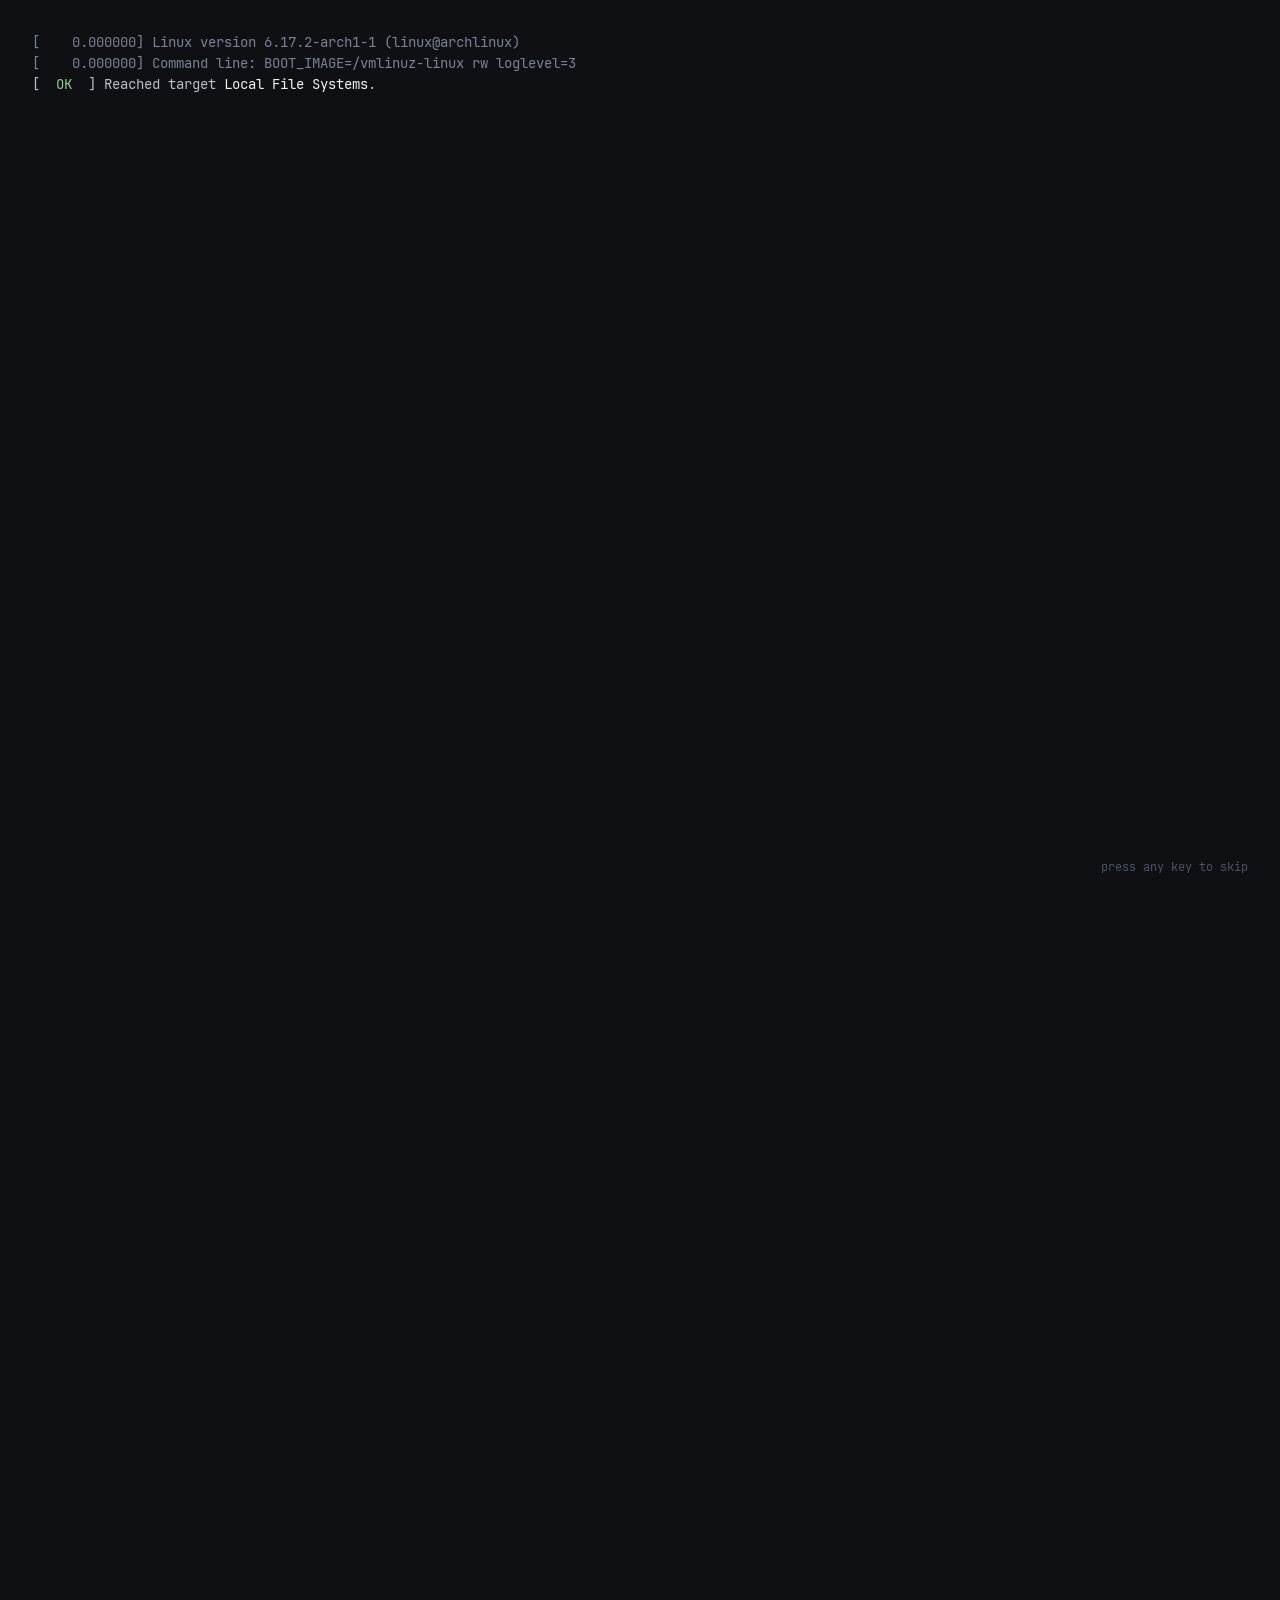
==== commit 02d0f06a: "icon" ====
--- a/index.html
+++ b/index.html
@@ -9,7 +9,10 @@
   <meta property="og:title" content="Oliver King">
   <meta property="og:description" content="CS @ Rutgers · VP of RUSLUG · homelabs, embedded hardware, and agents.">
   <meta property="og:type" content="website">
-  <meta property="og:image" content="https://oliolioxnfre.github.io/portfolio/assets/img/me.jpg">
+  <meta property="og:image" content="https://oliolioxnfre.github.io/portfolio/assets/img/og-icon.png">
+  <meta property="og:image:width" content="512">
+  <meta property="og:image:height" content="512">
+  <meta name="twitter:card" content="summary">
   <link rel="icon" href="favicon.svg" type="image/svg+xml">
   <link rel="preload" href="assets/fonts/JetBrainsMonoNF-Regular.woff2" as="font" type="font/woff2" crossorigin>
   <link rel="stylesheet" href="css/style.css">
--- a/css/style.css
+++ b/css/style.css
@@ -252,6 +252,133 @@
 .proj-nav a:hover { border-color: var(--green); }
 .proj-nav .lbl { font-size: 12px; color: var(--muted); }
 .proj-nav .next { text-align: right; grid-column: 2; }
+
+/* ── project page components ───────────────────────────────────── */
+.small { font-size: 13px; }
+.feat-title { margin: 0 0 .5rem; font-size: 1.05rem; color: var(--fg-hi); }
+
+/* live-site embed in a browser frame */
+.browser { border: 1px solid var(--line-hi); border-radius: 8px; overflow: hidden; background: var(--bg-2); box-shadow: 0 24px 60px -30px #000; }
+.browser-tabs { display: flex; gap: 2px; padding: .5rem .5rem 0; background: var(--bg); overflow-x: auto; scrollbar-width: none; }
+.browser-tabs button {
+  font: inherit; font-size: 13px; color: var(--muted); background: transparent; cursor: pointer; white-space: nowrap;
+  border: 1px solid transparent; border-bottom: 0; border-radius: 6px 6px 0 0; padding: .35rem .9rem;
+  transition: color .2s, background-color .2s;
+}
+.browser-tabs button:hover { color: var(--fg-hi); }
+.browser-tabs button[aria-selected="true"] { color: var(--fg-hi); background: var(--bg-2); border-color: var(--line-hi); }
+.browser-bar { display: flex; align-items: center; gap: .9rem; padding: .5rem .75rem; border-top: 1px solid var(--line-hi); border-bottom: 1px solid var(--line); }
+.browser-tabs + .browser-bar { border-top: 0; }
+.dots { display: flex; gap: 6px; }
+.dots i { width: 10px; height: 10px; border-radius: 50%; background: var(--line-hi); }
+.dots i:nth-child(1) { background: #ec7d7d99; } .dots i:nth-child(2) { background: #e6c56f99; } .dots i:nth-child(3) { background: #8fd18a99; }
+.browser-url { flex: 1; min-width: 0; padding: .2rem .75rem; border-radius: 999px; background: var(--bg); color: var(--fg); font-size: 13px; overflow: hidden; text-overflow: ellipsis; white-space: nowrap; }
+.browser-url .nf { color: var(--green); margin-right: .3rem; }
+.browser-path { color: var(--muted); }
+.browser-open { font-size: 13px; white-space: nowrap; }
+.browser-view { position: relative; aspect-ratio: 16 / 10; background: #000; }
+.browser-view iframe { display: block; width: 100%; height: 100%; border: 0; }
+.browser-shield {
+  position: absolute; inset: 0; display: grid; place-items: start end; padding: .75rem;
+  background: transparent; border: 0; cursor: pointer; font: inherit;
+}
+.browser-shield span {
+  font-size: 13px; color: var(--fg-hi); background: color-mix(in srgb, var(--bg) 85%, transparent);
+  border: 1px solid var(--line-hi); border-radius: 999px; padding: .3rem .9rem; backdrop-filter: blur(6px);
+  opacity: .9; transition: opacity .2s, border-color .2s, transform .2s var(--ease);
+}
+.browser-shield:hover span, .browser-shield:focus-visible span { border-color: var(--green); transform: translateY(-2px); opacity: 1; }
+.browser.live .browser-shield { display: none; }
+.demo-note { margin: .75rem 0 0; font-size: 13px; color: var(--muted); }
+
+/* sonic dna + feature list */
+.dna { display: grid; grid-template-columns: minmax(0, 1.2fr) minmax(0, 1fr); gap: 2.5rem; align-items: center; margin-bottom: 2.5rem; }
+.dna-fig { margin: 0; text-align: center; }
+.dna-fig figcaption { font-size: 12px; color: var(--dim); }
+.radar { width: 100%; max-width: 360px; height: auto; overflow: visible; }
+.radar .r-ring { fill: none; stroke: var(--line-hi); }
+.radar .r-spoke { stroke: var(--line); }
+.radar .r-shape { fill: color-mix(in srgb, var(--magenta) 22%, transparent); stroke: var(--magenta); stroke-width: 1.5; stroke-linejoin: round; }
+.radar .r-dot { fill: var(--magenta); }
+.radar .r-lbl { fill: var(--muted); font: 11px var(--mono); }
+.features { list-style: none; margin: 0; padding: 0; display: grid; grid-template-columns: repeat(2, minmax(0, 1fr)); gap: 1rem; }
+.features li { padding: 1.1rem 1.2rem; border: 1px solid var(--line); border-radius: 6px; background: var(--bg-2); display: flex; flex-direction: column; }
+.features p { margin: 0; font-size: 14px; color: var(--fg); }
+.demo-jump {
+  align-self: flex-start; margin-top: .9rem; font: inherit; font-size: 12px; color: var(--green); cursor: pointer;
+  background: none; border: 1px solid var(--line-hi); border-radius: 3px; padding: .15rem .6rem; transition: border-color .2s;
+}
+.demo-jump:hover { border-color: var(--green); }
+
+/* architecture diagram */
+.arch { margin: 1.5rem 0 0; border: 1px solid var(--line); border-radius: 6px; background: var(--bg-2); }
+.arch-scroll { overflow-x: auto; padding: 1rem; }
+.arch svg { display: block; width: 100%; min-width: 620px; height: auto; font-family: var(--mono); }
+.a-box rect { fill: var(--bg); stroke: var(--line-hi); }
+.a-box text { fill: var(--fg-hi); font-size: 14px; text-anchor: middle; }
+.a-box .a-sub { fill: var(--muted); font-size: 12px; }
+.a-db rect { stroke: var(--green); }
+.a-ext rect { stroke-dasharray: 3 3; }
+.a-ext text { fill: var(--fg); font-size: 13px; }
+.a-net { fill: color-mix(in srgb, var(--amber) 4%, transparent); stroke: var(--amber); stroke-dasharray: 6 5; opacity: .8; }
+.a-net-lbl { fill: var(--amber); font-size: 11px; }
+.a-edge { stroke: var(--muted); stroke-width: 1.25; }
+.a-head { fill: var(--muted); }
+.a-lbl { fill: var(--cyan); font-size: 11px; }
+.a-dash { stroke-dasharray: 4 3; }
+.a-node { fill: none; }
+.a-dom { fill: color-mix(in srgb, var(--blue) 5%, transparent); stroke: var(--blue); stroke-dasharray: 6 5; opacity: .8; }
+.a-dom-lbl { fill: var(--blue); font-size: 11px; }
+.a-fw rect { stroke: var(--amber); }
+.a-atk rect { stroke: var(--red); }
+.a-gpu rect { stroke: var(--magenta); }
+.a-voice { stroke: var(--magenta); stroke-dasharray: 4 3; }
+.a-led rect { stroke: var(--red); }
+.a-chip { fill: color-mix(in srgb, var(--green) 4%, transparent); stroke: var(--green); stroke-dasharray: 6 5; opacity: .8; }
+.a-chip-lbl { fill: var(--green); font-size: 11px; }
+
+/* photo + video side by side; column ratio matches a 9:16 clip next to a square photo */
+.gallery { display: grid; grid-template-columns: 35fr 65fr; gap: 1rem; margin-top: 2rem; align-items: start; }
+.gallery figure { margin: 0; }
+.gallery img, .gallery video { display: block; width: 100%; height: auto; border-radius: 4px; border: 1px solid var(--line); background: var(--bg-2); }
+.gallery figcaption { margin-top: .6rem; font-size: 13px; color: var(--muted); }
+.story-after { margin-top: 1.75rem; }
+.checks.steps { margin-top: 2rem; }
+.photo.tall { max-width: 520px; }
+
+/* homelab inventory */
+.proj-body code { font: inherit; color: var(--fg-hi); }
+.specs { margin: 1.5rem 0 0; }
+.specs dd { color: var(--fg-hi); }
+.inv-wrap { margin-top: 1.5rem; overflow-x: auto; border: 1px solid var(--line); border-radius: 6px; background: var(--bg-2); }
+.inv { width: 100%; min-width: 560px; border-collapse: collapse; font-size: 13px; }
+.inv th, .inv td { padding: .55rem .9rem; text-align: left; vertical-align: top; }
+.inv thead th { color: var(--muted); font-weight: 400; border-bottom: 1px solid var(--line-hi); }
+.inv tbody th { color: var(--amber); font-weight: 700; width: 5ch; }
+.inv tbody td:nth-child(2) { color: var(--fg-hi); white-space: nowrap; }
+.inv tbody td:nth-child(3) { color: var(--muted); white-space: nowrap; }
+.inv tbody tr.g:not(:first-child) { border-top: 1px solid var(--line); }
+
+/* story timeline reuses .timeline; give it more room */
+.story { margin-top: 1.5rem; }
+.story li { grid-template-columns: 11ch 1.5rem minmax(0, 1fr); }
+.story .note { font-size: 14px; color: var(--fg); margin-top: .2rem; max-width: var(--text); }
+.story .what { font-size: 1rem; }
+
+.checks { list-style: none; margin: 0; padding: 0; display: grid; gap: .9rem; max-width: 76ch; }
+.checks li { display: grid; grid-template-columns: 2ch minmax(0, 1fr); gap: .75rem; }
+.checks b { color: var(--fg-hi); }
+.checks .ck { color: var(--green); }
+.checks .ck.todo { color: var(--amber); }
+
+.callout { margin-top: 2rem; padding: 1.1rem 1.25rem; border-left: 2px solid var(--magenta); background: var(--bg-2); border-radius: 0 6px 6px 0; max-width: 76ch; }
+.callout p { margin: 0; }
+
+.stack { margin: 0; display: grid; gap: .9rem; }
+.stack > div { display: grid; grid-template-columns: 10ch minmax(0, 1fr); gap: 1rem; align-items: baseline; }
+.stack dt { color: var(--blue); font-weight: 700; }
+.stack dd { margin: 0; }
+.stack .tags { padding: 0; font-size: 13px; }
 
 /* ── vim-style command line ────────────────────────────────────── */
 .cmdline {
@@ -331,6 +458,16 @@
   .contact a { grid-template-columns: 2ch minmax(0, 1fr); }
   .contact .c-k { display: none; }
   .proj-hero { grid-template-columns: 1fr; gap: 1.25rem; padding-top: 1.5rem; }
+  .dna { grid-template-columns: 1fr; gap: 1rem; }
+  .features { grid-template-columns: 1fr; }
+  .browser-view { aspect-ratio: auto; height: 70vh; min-height: 420px; }
+  .browser-bar .dots { display: none; }
+  .stack > div { grid-template-columns: 1fr; gap: .25rem; }
+  .gallery { grid-template-columns: 1fr; }
+  .gallery figure:first-child { max-width: 280px; }
+  .inv { min-width: 0; }
+  .inv th:nth-child(3), .inv td:nth-child(3) { display: none; }
+  .inv th, .inv td { padding: .5rem .6rem; }
   .boot { font-size: 12px; }
 }
 @media (max-width: 520px) {
